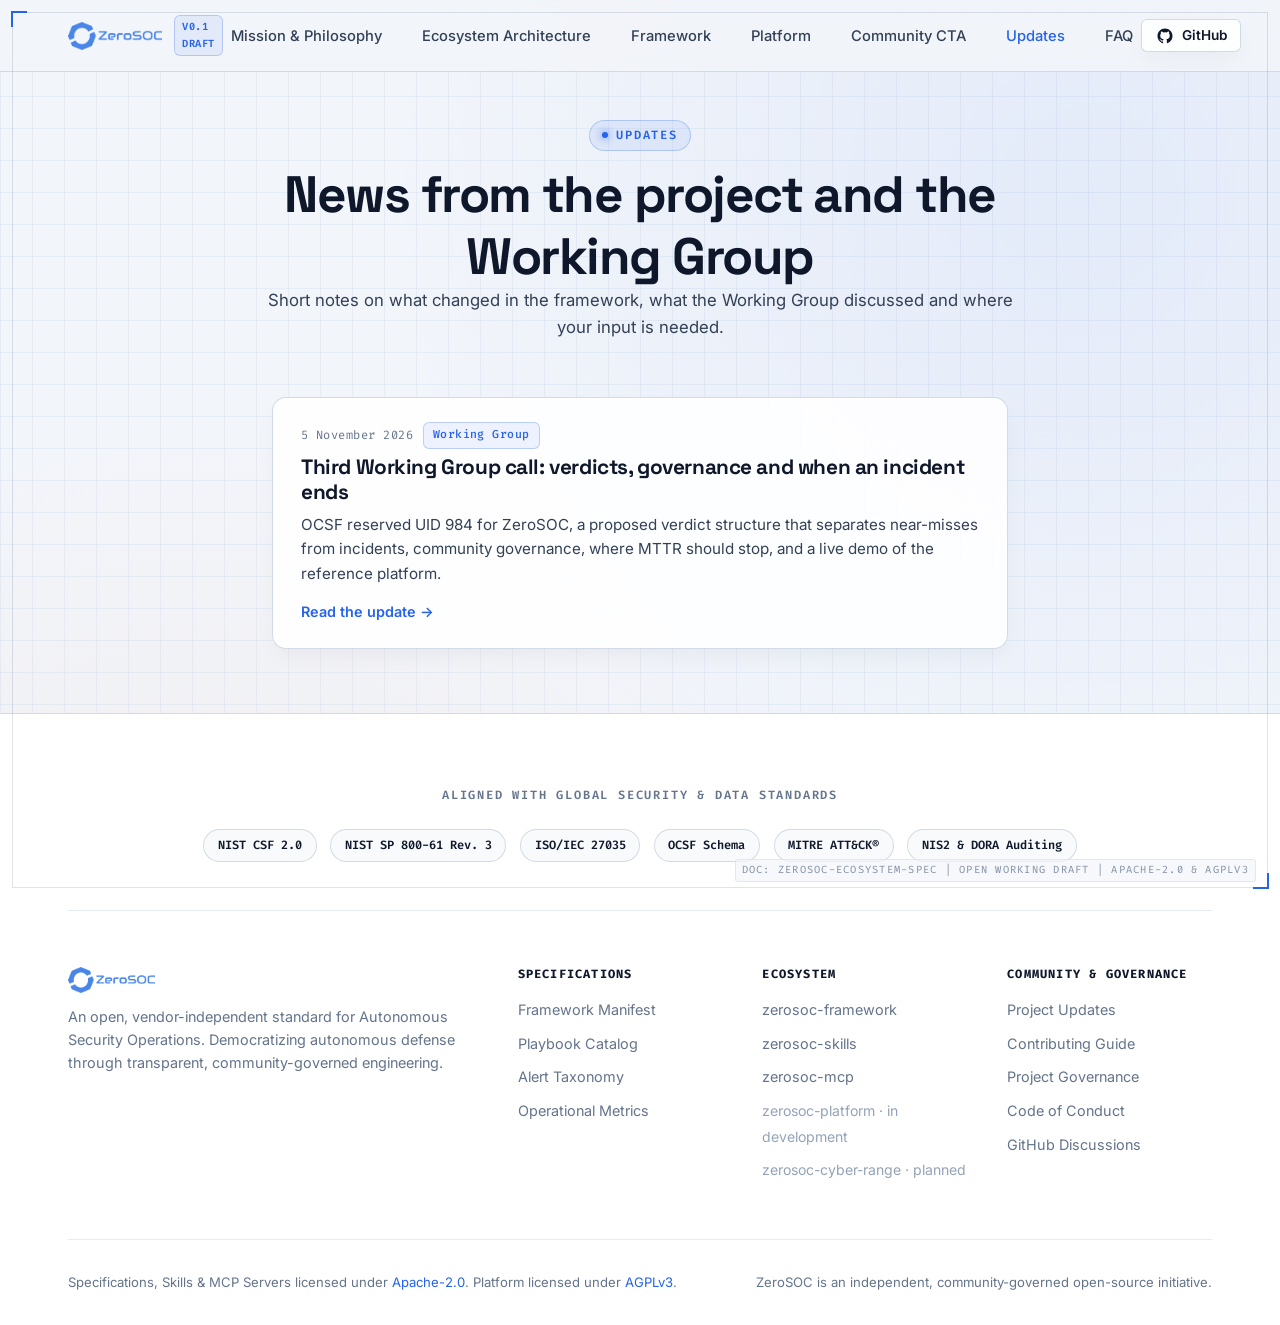
==== updates/index.html @ 88820d22 "docs: add an updates section with the third Working Group call recap Adds updates/ (post list and on" ====
<!doctype html>
<html lang="en">

<head>
  <meta charset="utf-8">
  <meta name="viewport" content="width=device-width, initial-scale=1">
  <title>Updates — ZeroSOC.org</title>
  <meta name="description" content="News from the ZeroSOC project and the ZeroSOC Working Group.">

  <!-- Open Graph / Meta -->
  <meta property="og:type" content="website">
  <meta property="og:title" content="Updates — ZeroSOC.org">
  <meta property="og:description" content="News from the ZeroSOC project and the ZeroSOC Working Group.">
  <meta property="og:url" content="https://zerosoc.org/updates/">

  <!-- Favicon -->
  <link rel="icon" type="image/svg+xml" href="../assets/favicon.svg">
  <link rel="icon" type="image/png" sizes="64x64" href="../assets/favicon.png">
  <link rel="alternate icon" href="../assets/favicon.ico">

  <!-- Stylesheets -->
  <link rel="stylesheet" href="../css/tokens.css">
  <link rel="stylesheet" href="../css/layout.css">
  <link rel="stylesheet" href="../css/components.css">
  <link rel="stylesheet" href="../css/updates.css">
</head>

<body>

  <!-- Blueprint Registration Frame & Stamp -->
  <div class="blueprint-frame" aria-hidden="true"></div>
  <div class="dwg-stamp" aria-hidden="true">DOC: ZEROSOC-ECOSYSTEM-SPEC | OPEN WORKING DRAFT | APACHE-2.0 &amp; AGPLv3</div>

  <!-- 1. HUD Navigation Header -->
  <header class="hud-header">
    <div class="container nav-container">
      <a href="../" class="nav-brand" aria-label="ZeroSOC.org Home">
        <img src="../assets/zerosoc_logo.png" alt="ZeroSOC Logo" class="brand-logo-img">
        <span class="brand-badge">v0.1 Draft</span>
      </a>

      <nav aria-label="Main Navigation">
        <ul class="nav-links">
          <li><a href="../#mission" class="nav-link">Mission &amp; Philosophy</a></li>
          <li><a href="../#ecosystem" class="nav-link">Ecosystem Architecture</a></li>
          <li><a href="../#framework" class="nav-link">Framework</a></li>
          <li><a href="../#platform" class="nav-link">Platform</a></li>
          <li><a href="../#cta" class="nav-link">Community CTA</a></li>
          <li><a href="./" class="nav-link active" aria-current="page">Updates</a></li>
          <li><a href="../#faq" class="nav-link">FAQ</a></li>
        </ul>
      </nav>

      <div class="nav-actions">
        <a href="https://github.com/ZeroSOC" target="_blank" rel="noopener noreferrer" class="btn btn-secondary btn-sm"
          aria-label="ZeroSOC on GitHub">
          <svg width="18" height="18" viewBox="0 0 24 24" fill="currentColor" aria-hidden="true">
            <path fill-rule="evenodd" clip-rule="evenodd"
              d="M12 2C6.477 2 2 6.484 2 12.017c0 4.425 2.865 8.18 6.839 9.504.5.092.682-.217.682-.483 0-.237-.008-.868-.013-1.703-2.782.605-3.369-1.343-3.369-1.343-.454-1.158-1.11-1.466-1.11-1.466-.908-.62.069-.608.069-.608 1.003.07 1.53 1.032 1.53 1.032.892 1.53 2.341 1.088 2.91.832.092-.647.35-1.088.636-1.338-2.22-.253-4.555-1.113-4.555-4.951 0-1.093.39-1.988 1.029-2.688-.103-.253-.446-1.272.098-2.65 0 0 .84-.27 2.75 1.026A9.564 9.564 0 0112 6.844c.85.004 1.705.115 2.504.337 1.909-1.296 2.747-1.027 2.747-1.027.546 1.379.202 2.398.1 2.651.64.7 1.028 1.595 1.028 2.688 0 3.848-2.339 4.695-4.566 4.943.359.309.678.92.678 1.855 0 1.338-.012 2.419-.012 2.747 0 .268.18.58.688.482A10.019 10.019 0 0022 12.017C22 6.484 17.522 2 12 2z" />
          </svg>
          <span>GitHub</span>
        </a>
        <button class="mobile-menu-toggle" aria-label="Toggle navigation menu" aria-expanded="false">
          <svg width="20" height="20" viewBox="0 0 24 24" fill="none" stroke="currentColor" stroke-width="2">
            <path d="M4 6h16M4 12h16M4 18h16" />
          </svg>
        </button>
      </div>
    </div>
  </header>

  <main class="updates-page">
    <div class="container">
      <div class="section-header">
        <div class="kicker">Updates</div>
        <h1>News from the project and the Working Group</h1>
        <p>Short notes on what changed in the framework, what the Working Group discussed and where your input is needed.</p>
      </div>

      <div class="updates-list">
        <a class="update-card" href="2026-11-05-third-working-group-call.html">
          <div class="update-meta">
            <time datetime="2026-11-05">5 November 2026</time>
            <span class="tag blue">Working Group</span>
          </div>
          <h2>Third Working Group call: verdicts, governance and when an incident ends</h2>
          <p>OCSF reserved UID 984 for ZeroSOC, a proposed verdict structure that separates near-misses from incidents,
            community governance, where MTTR should stop, and a live demo of the reference platform.</p>
          <span class="update-more">Read the update →</span>
        </a>
      </div>
    </div>
  </main>

  <footer class="site-footer">
    <div class="container">
      <!-- Standards Alignment Grid -->
      <div class="standards-section">
        <div class="standards-heading">Aligned with Global Security &amp; Data Standards</div>
        <div class="standards-badges">
          <span class="standards-pill">NIST CSF 2.0</span>
          <span class="standards-pill">NIST SP 800-61 Rev. 3</span>
          <span class="standards-pill">ISO/IEC 27035</span>
          <span class="standards-pill">OCSF Schema</span>
          <span class="standards-pill">MITRE ATT&amp;CK®</span>
          <span class="standards-pill">NIS2 &amp; DORA Auditing</span>
        </div>
      </div>

      <!-- Footer Links Grid -->
      <div class="footer-grid">
        <div class="footer-brand">
          <div style="display:flex; align-items:center; gap:0.6rem; margin-bottom:0.75rem;">
            <img src="../assets/zerosoc_logo.png" alt="ZeroSOC Logo" style="height:26px; width:auto;">
          </div>
          <p>
            An open, vendor-independent standard for Autonomous Security Operations. Democratizing autonomous defense
            through transparent, community-governed engineering.
          </p>
        </div>

        <div class="footer-col">
          <h5>Specifications</h5>
          <ul class="footer-links">
            <li><a href="https://github.com/ZeroSOC/zerosoc-framework/blob/main/01-Foundation/framework_manifest.md"
                target="_blank" rel="noopener noreferrer">Framework Manifest</a></li>
            <li><a href="https://github.com/ZeroSOC/zerosoc-framework/tree/main/04-Playbooks" target="_blank"
                rel="noopener noreferrer">Playbook Catalog</a></li>
            <li><a href="https://github.com/ZeroSOC/zerosoc-framework/blob/main/02-Taxonomy/alert_types.md"
                target="_blank" rel="noopener noreferrer">Alert Taxonomy</a></li>
            <li><a href="https://github.com/ZeroSOC/zerosoc-framework/blob/main/05-Metrics/operational_metrics.md"
                target="_blank" rel="noopener noreferrer">Operational Metrics</a></li>
          </ul>
        </div>

        <div class="footer-col">
          <h5>Ecosystem</h5>
          <ul class="footer-links">
            <li><a href="https://github.com/ZeroSOC/zerosoc-framework" target="_blank"
                rel="noopener noreferrer">zerosoc-framework</a></li>
            <li><a href="https://github.com/ZeroSOC/zerosoc-skills" target="_blank"
                rel="noopener noreferrer">zerosoc-skills</a></li>
            <li><a href="https://github.com/ZeroSOC/zerosoc-mcp" target="_blank"
                rel="noopener noreferrer">zerosoc-mcp</a></li>
            <li><span class="footer-muted">zerosoc-platform · in development</span></li>
            <li><span class="footer-muted">zerosoc-cyber-range · planned</span></li>
          </ul>
        </div>

        <div class="footer-col">
          <h5>Community &amp; Governance</h5>
          <ul class="footer-links">
            <li><a href="./">Project Updates</a></li>
            <li><a href="https://github.com/ZeroSOC/zerosoc-framework/blob/main/CONTRIBUTING.md" target="_blank"
                rel="noopener noreferrer">Contributing Guide</a></li>
            <li><a href="https://github.com/ZeroSOC/zerosoc-framework/blob/main/GOVERNANCE.md" target="_blank"
                rel="noopener noreferrer">Project Governance</a></li>
            <li><a href="https://github.com/ZeroSOC/zerosoc-framework/blob/main/CODE_OF_CONDUCT.md" target="_blank"
                rel="noopener noreferrer">Code of Conduct</a></li>
            <li><a href="https://github.com/ZeroSOC/zerosoc-framework/discussions" target="_blank"
                rel="noopener noreferrer">GitHub Discussions</a></li>
          </ul>
        </div>
      </div>

      <!-- Footer Bottom -->
      <div class="footer-bottom">
        <div>
          Specifications, Skills &amp; MCP Servers licensed under <a
            href="https://www.apache.org/licenses/LICENSE-2.0" target="_blank" rel="noopener noreferrer">Apache-2.0</a>.
          Platform licensed under <a href="https://www.gnu.org/licenses/agpl-3.0.html" target="_blank"
            rel="noopener noreferrer">AGPLv3</a>.
        </div>
        <div>
          ZeroSOC is an independent, community-governed open-source initiative.
        </div>
      </div>
    </div>
  </footer>

  <script src="../js/main.js"></script>
</body>

</html>
---- css/tokens.css ----
/**
 * ZeroSOC.org - Design Tokens
 * Light Blueprint Glass Box Theme
 * License: Apache-2.0
 */

@import url('https://fonts.googleapis.com/css2?family=Fira+Code:wght@400;500;600;700&family=Inter:wght@400;500;600;700;800&family=Space+Grotesk:wght@500;600;700;800&display=swap');

:root {
  /* Canvas & Grid */
  --bg-paper: #f2f5fa;
  --bg-paper-alt: #e9eef6;
  --grid-line: rgba(46, 109, 180, 0.065);
  --grid-size: 32px;

  /* Typography Colors */
  --ink-heading: #0f172a;
  --ink-body: #334155;
  --ink-muted: #64748b;
  --ink-light: #94a3b8;
  --ink-on-accent: #ffffff;

  /* Accent & Status Colors */
  --blue-primary: #2563eb;
  --blue-hover: #1d4ed8;
  --blue-soft: rgba(37, 99, 235, 0.08);
  --blue-border: rgba(37, 99, 235, 0.25);
  --blue-glow: rgba(37, 99, 235, 0.2);
  
  --orange-primary: #ea580c;
  --orange-hover: #c2410c;
  --orange-soft: rgba(234, 88, 12, 0.08);
  --orange-border: rgba(234, 88, 12, 0.3);
  --orange-glow: rgba(234, 88, 12, 0.2);

  --green-accent: #16a34a;
  --green-soft: rgba(22, 163, 74, 0.08);
  --green-border: rgba(22, 163, 74, 0.25);

  --purple-accent: #7c3aed;
  --purple-soft: rgba(124, 58, 237, 0.08);
  --purple-border: rgba(124, 58, 237, 0.25);

  /* Glassmorphism Surfaces */
  --glass-bg: rgba(255, 255, 255, 0.88);
  --glass-bg-subtle: rgba(255, 255, 255, 0.65);
  --glass-bg-elevated: rgba(255, 255, 255, 0.95);
  --glass-border: rgba(203, 213, 225, 0.85);
  --glass-border-subtle: rgba(226, 232, 240, 0.7);
  --glass-shadow: 0 10px 25px -5px rgba(15, 23, 42, 0.05), inset 0 1px 0 rgba(255, 255, 255, 0.95);
  --glass-shadow-hover: 0 18px 36px -6px rgba(37, 99, 235, 0.12), inset 0 1px 0 rgba(255, 255, 255, 1);

  /* Typography Stacks */
  --font-sans: 'Inter', system-ui, -apple-system, BlinkMacSystemFont, 'Segoe UI', Roboto, sans-serif;
  --font-display: 'Space Grotesk', system-ui, -apple-system, sans-serif;
  --font-mono: 'Fira Code', ui-monospace, SFMono-Regular, Menlo, Monaco, Consolas, monospace;

  /* Layout Constants */
  --max-width: 1200px;
  --header-height: 72px;
  --radius-sm: 6px;
  --radius-md: 10px;
  --radius-lg: 14px;
  --radius-pill: 9999px;

  /* Transitions */
  --transition-fast: 150ms cubic-bezier(0.4, 0, 0.2, 1);
  --transition-normal: 250ms cubic-bezier(0.4, 0, 0.2, 1);
}
---- css/layout.css ----
/**
 * ZeroSOC.org - Layout & Global Styles
 * License: Apache-2.0
 */

* {
  box-sizing: border-box;
  margin: 0;
  padding: 0;
}

html {
  scroll-behavior: smooth;
  font-size: 16px;
}

body {
  background-color: var(--bg-paper);
  background-image: 
    linear-gradient(var(--grid-line) 1px, transparent 1px),
    linear-gradient(90deg, var(--grid-line) 1px, transparent 1px),
    radial-gradient(circle at 85% 15%, rgba(37, 99, 235, 0.07), transparent 45%),
    radial-gradient(circle at 15% 85%, rgba(234, 88, 12, 0.05), transparent 45%);
  background-size: var(--grid-size) var(--grid-size), var(--grid-size) var(--grid-size), 100% 100%, 100% 100%;
  color: var(--ink-body);
  font-family: var(--font-sans);
  line-height: 1.6;
  min-height: 100vh;
  position: relative;
  overflow-x: hidden;
  -webkit-font-smoothing: antialiased;
  -moz-osx-font-smoothing: grayscale;
}

/* Blueprint Registration Frame */
.blueprint-frame {
  position: fixed;
  inset: 12px;
  border: 1px solid rgba(100, 116, 139, 0.2);
  pointer-events: none;
  z-index: 99;
}

.blueprint-frame::before,
.blueprint-frame::after {
  content: "";
  position: absolute;
  width: 14px;
  height: 14px;
  border: 2px solid var(--blue-primary);
}

.blueprint-frame::before {
  top: -2px;
  left: -2px;
  border-right: none;
  border-bottom: none;
}

.blueprint-frame::after {
  bottom: -2px;
  right: -2px;
  border-left: none;
  border-top: none;
}

.dwg-stamp {
  position: fixed;
  bottom: 18px;
  right: 24px;
  font-family: var(--font-mono);
  font-size: 0.65rem;
  color: var(--ink-muted);
  letter-spacing: 0.12em;
  text-transform: uppercase;
  z-index: 100;
  pointer-events: none;
  opacity: 0.8;
  background: rgba(242, 245, 250, 0.85);
  padding: 2px 6px;
  border-radius: 3px;
  border: 1px solid rgba(203, 213, 225, 0.6);
}

/* Container & Sections */
.container {
  width: 100%;
  max-width: var(--max-width);
  margin: 0 auto;
  padding: 0 1.75rem;
}

section {
  padding: 5rem 0;
  position: relative;
}

section.hero {
  padding-top: calc(var(--header-height) + 3.5rem);
  padding-bottom: 4rem;
}

.section-header {
  text-align: center;
  max-width: 48rem;
  margin: 0 auto 3.5rem;
}

.section-header.text-left {
  text-align: left;
  margin-left: 0;
}

/* Typography Base */
h1, h2, h3, h4, h5, h6 {
  font-family: var(--font-display);
  color: var(--ink-heading);
  line-height: 1.2;
  font-weight: 700;
}

h1 {
  font-size: clamp(2.2rem, 4vw, 3.4rem);
  letter-spacing: -0.03em;
  font-weight: 800;
}

h2 {
  font-size: clamp(1.75rem, 3vw, 2.4rem);
  letter-spacing: -0.02em;
  margin-bottom: 0.8rem;
}

h3 {
  font-size: 1.35rem;
  margin-bottom: 0.5rem;
}

p {
  color: var(--ink-body);
  font-size: 1.05rem;
}

p.lead {
  font-size: 1.2rem;
  color: var(--ink-body);
  line-height: 1.6;
}

a {
  color: var(--blue-primary);
  text-decoration: none;
  transition: color var(--transition-fast);
}

a:hover {
  color: var(--blue-hover);
}

/* Kicker Badge */
.kicker {
  font-family: var(--font-mono);
  font-size: 0.75rem;
  font-weight: 600;
  text-transform: uppercase;
  letter-spacing: 0.15em;
  color: var(--blue-primary);
  display: inline-flex;
  align-items: center;
  gap: 0.5rem;
  margin-bottom: 0.85rem;
  background: var(--blue-soft);
  padding: 0.3rem 0.75rem;
  border-radius: var(--radius-pill);
  border: 1px solid var(--blue-border);
}

.kicker.orange {
  color: var(--orange-primary);
  background: var(--orange-soft);
  border-color: var(--orange-border);
}

.kicker::before {
  content: "";
  display: inline-block;
  width: 6px;
  height: 6px;
  border-radius: 50%;
  background: currentColor;
  box-shadow: 0 0 8px currentColor;
}

/* Grids */
.grid-2 {
  display: grid;
  grid-template-columns: repeat(2, 1fr);
  gap: 1.75rem;
}

.grid-3 {
  display: grid;
  grid-template-columns: repeat(3, 1fr);
  gap: 1.75rem;
}

.grid-4 {
  display: grid;
  grid-template-columns: repeat(4, 1fr);
  gap: 1.5rem;
}

@media (max-width: 1024px) {
  .grid-4 {
    grid-template-columns: repeat(2, 1fr);
  }
  .grid-3 {
    grid-template-columns: repeat(2, 1fr);
  }
}

@media (max-width: 768px) {
  .blueprint-frame,
  .dwg-stamp {
    display: none;
  }
  
  .container {
    padding: 0 1.25rem;
  }
  
  section {
    padding: 3.5rem 0;
  }
  
  section.hero {
    padding-top: calc(var(--header-height) + 2rem);
  }
  
  .grid-2,
  .grid-3,
  .grid-4 {
    grid-template-columns: 1fr;
    gap: 1.25rem;
  }
}
---- css/components.css ----
/**
 * ZeroSOC.org - UI Component Styles
 * Light Blueprint Glass Box Aesthetic
 * License: Apache-2.0
 */

/* ==========================================================================
   1. HUD Header & Navigation
   ========================================================================== */
.hud-header {
  position: fixed;
  top: 0;
  left: 0;
  right: 0;
  height: var(--header-height);
  background: rgba(242, 245, 250, 0.85);
  backdrop-filter: blur(16px);
  -webkit-backdrop-filter: blur(16px);
  border-bottom: 1px solid var(--glass-border);
  z-index: 90;
  transition: all var(--transition-normal);
}

.hud-header.scrolled {
  background: rgba(255, 255, 255, 0.92);
  box-shadow: 0 4px 20px -2px rgba(15, 23, 42, 0.08);
}

.nav-container {
  display: flex;
  align-items: center;
  justify-content: space-between;
  height: 100%;
}

.nav-brand {
  display: flex;
  align-items: center;
  gap: 0.75rem;
  font-family: var(--font-display);
  font-size: 1.25rem;
  font-weight: 800;
  color: var(--ink-heading);
  text-decoration: none;
}

.brand-logo-img {
  height: 28px;
  width: auto;
  display: block;
}

.nav-brand:hover {
  opacity: 0.9;
}

.brand-badge {
  font-family: var(--font-mono);
  font-size: 0.65rem;
  font-weight: 600;
  padding: 0.15rem 0.45rem;
  background: var(--blue-soft);
  color: var(--blue-primary);
  border: 1px solid var(--blue-border);
  border-radius: var(--radius-sm);
  letter-spacing: 0.05em;
  text-transform: uppercase;
}

.nav-links {
  display: flex;
  align-items: center;
  gap: 1.5rem;
  list-style: none;
}

.nav-link {
  font-size: 0.92rem;
  font-weight: 500;
  color: var(--ink-body);
  text-decoration: none;
  transition: color var(--transition-fast);
  padding: 0.35rem 0.5rem;
  white-space: nowrap;
}

.nav-link:hover {
  color: var(--blue-primary);
}

.nav-actions {
  display: flex;
  align-items: center;
  gap: 0.85rem;
}

.mobile-menu-toggle {
  display: none;
  background: none;
  border: 1px solid var(--glass-border);
  padding: 0.5rem;
  border-radius: var(--radius-sm);
  color: var(--ink-heading);
  cursor: pointer;
}

/* ==========================================================================
   2. Buttons & Badges
   ========================================================================== */
.btn {
  display: inline-flex;
  align-items: center;
  justify-content: center;
  gap: 0.5rem;
  font-family: var(--font-sans);
  font-size: 0.95rem;
  font-weight: 600;
  padding: 0.65rem 1.35rem;
  border-radius: var(--radius-md);
  text-decoration: none;
  cursor: pointer;
  transition: all var(--transition-fast);
  border: 1px solid transparent;
  line-height: 1.4;
}

.btn-primary {
  background: var(--blue-primary);
  color: var(--ink-on-accent);
  box-shadow: 0 4px 14px 0 rgba(37, 99, 235, 0.25);
}

.btn-primary:hover {
  background: var(--blue-hover);
  color: var(--ink-on-accent);
  transform: translateY(-1px);
  box-shadow: 0 6px 18px 0 rgba(37, 99, 235, 0.35);
}

.btn-secondary {
  background: var(--glass-bg);
  color: var(--ink-heading);
  border-color: var(--glass-border);
  box-shadow: var(--glass-shadow);
}

.btn-secondary:hover {
  background: #ffffff;
  color: var(--blue-primary);
  border-color: var(--blue-primary);
  transform: translateY(-1px);
}

.btn-outline {
  background: transparent;
  color: var(--blue-primary);
  border-color: var(--blue-border);
}

.btn-outline:hover {
  background: var(--blue-soft);
  color: var(--blue-hover);
  border-color: var(--blue-primary);
}

.btn-sm {
  font-size: 0.85rem;
  padding: 0.4rem 0.85rem;
  border-radius: var(--radius-sm);
}

.tag {
  display: inline-flex;
  align-items: center;
  gap: 0.35rem;
  font-family: var(--font-mono);
  font-size: 0.72rem;
  font-weight: 500;
  padding: 0.2rem 0.55rem;
  border-radius: var(--radius-sm);
  background: rgba(241, 245, 249, 0.9);
  color: var(--ink-body);
  border: 1px solid var(--glass-border);
}

.tag.blue {
  background: var(--blue-soft);
  color: var(--blue-primary);
  border-color: var(--blue-border);
}

.tag.orange {
  background: var(--orange-soft);
  color: var(--orange-primary);
  border-color: var(--orange-border);
}

.tag.green {
  background: var(--green-soft);
  color: var(--green-accent);
  border-color: var(--green-border);
}

/* ==========================================================================
   3. Glass Cards
   ========================================================================== */
.glass-card {
  background: var(--glass-bg);
  backdrop-filter: blur(16px);
  -webkit-backdrop-filter: blur(16px);
  border: 1px solid var(--glass-border);
  border-radius: var(--radius-md);
  padding: 1.75rem;
  box-shadow: var(--glass-shadow);
  transition: all var(--transition-normal);
  position: relative;
  overflow: hidden;
}

.glass-card:hover {
  box-shadow: var(--glass-shadow-hover);
  border-color: rgba(37, 99, 235, 0.4);
}

.glass-card.card-blue-top {
  border-top: 3px solid var(--blue-primary);
}

.glass-card.card-orange-top {
  border-top: 3px solid var(--orange-primary);
}

.glass-card.highlight {
  background: linear-gradient(135deg, rgba(234, 88, 12, 0.08) 0%, rgba(37, 99, 235, 0.06) 100%), rgba(255, 255, 255, 0.95);
  border: 1.5px solid rgba(234, 88, 12, 0.4);
  box-shadow: 0 12px 28px -5px rgba(234, 88, 12, 0.12), inset 0 1px 0 rgba(255, 255, 255, 0.95);
}

.glass-card.highlight::before {
  content: "";
  position: absolute;
  top: 0;
  left: 0;
  right: 0;
  height: 3px;
  background: linear-gradient(90deg, #ea580c 0%, #2563eb 100%);
  z-index: 2;
}

/* ==========================================================================
   4. Hero Section & Community Draft Callout
   ========================================================================== */
.hero-content {
  text-align: center;
  max-width: 56rem;
  margin: 0 auto 3rem;
}

.hero-title {
  margin: 1rem 0 1.25rem;
}

.hero-subtitle {
  font-size: 1.25rem;
  color: var(--ink-body);
  margin-bottom: 2rem;
  line-height: 1.6;
}

.hero-actions {
  display: flex;
  align-items: center;
  justify-content: center;
  gap: 1rem;
  margin-bottom: 2.5rem;
  flex-wrap: wrap;
}

.hero-meta-tags {
  display: flex;
  align-items: center;
  justify-content: center;
  gap: 0.75rem;
  flex-wrap: wrap;
  margin-bottom: 3rem;
}

.draft-callout-card {
  background: linear-gradient(135deg, rgba(37, 99, 235, 0.06) 0%, rgba(255, 255, 255, 0.95) 100%);
  border: 1px solid var(--blue-border);
  border-left: 4px solid var(--blue-primary);
  border-radius: var(--radius-md);
  padding: 1.5rem 2rem;
  box-shadow: var(--glass-shadow);
  display: flex;
  align-items: flex-start;
  gap: 1.25rem;
  text-align: left;
  max-width: 54rem;
  margin: 0 auto;
}

.draft-icon {
  flex-shrink: 0;
  width: 36px;
  height: 36px;
  background: var(--blue-soft);
  color: var(--blue-primary);
  border-radius: 50%;
  display: flex;
  align-items: center;
  justify-content: center;
  margin-top: 0.2rem;
}

.draft-text h4 {
  font-size: 1.05rem;
  color: var(--ink-heading);
  margin-bottom: 0.35rem;
}

.draft-text p {
  font-size: 0.95rem;
  color: var(--ink-body);
  line-height: 1.5;
  margin: 0;
}

/* ==========================================================================
   5. Interactive Lifecycle & Gates Explorer
   ========================================================================== */
.pipeline-explorer {
  background: var(--glass-bg-elevated);
  border: 1px solid var(--glass-border);
  border-radius: var(--radius-lg);
  padding: 2.25rem;
  box-shadow: var(--glass-shadow);
  margin-top: 2rem;
}

.pipeline-diagram {
  display: grid;
  grid-template-columns: repeat(4, 1fr);
  gap: 1rem;
  position: relative;
  margin-bottom: 2rem;
}

.pipeline-node {
  background: rgba(248, 250, 252, 0.9);
  border: 1.5px solid var(--glass-border);
  border-radius: var(--radius-md);
  padding: 1.25rem;
  cursor: pointer;
  transition: all var(--transition-normal);
  position: relative;
  text-align: left;
}

.pipeline-node:hover,
.pipeline-node.active {
  background: #ffffff;
  border-color: var(--blue-primary);
  box-shadow: 0 8px 20px -4px rgba(37, 99, 235, 0.15);
  transform: translateY(-2px);
}

.pipeline-node.active {
  border-left: 4px solid var(--blue-primary);
}

.node-phase-tag {
  font-family: var(--font-mono);
  font-size: 0.68rem;
  font-weight: 600;
  color: var(--blue-primary);
  text-transform: uppercase;
  letter-spacing: 0.1em;
  margin-bottom: 0.35rem;
  display: block;
}

.node-title {
  font-family: var(--font-display);
  font-size: 1.05rem;
  font-weight: 700;
  color: var(--ink-heading);
  margin-bottom: 0.5rem;
}

.gate-badge {
  display: inline-flex;
  align-items: center;
  gap: 0.35rem;
  font-family: var(--font-mono);
  font-size: 0.7rem;
  font-weight: 600;
  background: var(--orange-soft);
  color: var(--orange-primary);
  padding: 0.15rem 0.5rem;
  border-radius: var(--radius-sm);
  border: 1px solid var(--orange-border);
}

.pipeline-inspector {
  background: rgba(241, 245, 249, 0.6);
  border: 1px solid var(--glass-border);
  border-radius: var(--radius-md);
  padding: 1.5rem;
}

.inspector-header {
  display: flex;
  align-items: center;
  justify-content: space-between;
  margin-bottom: 1.25rem;
  padding-bottom: 0.85rem;
  border-bottom: 1px solid var(--glass-border);
  flex-wrap: wrap;
  gap: 0.75rem;
}

.inspector-title-group h3 {
  font-size: 1.2rem;
  margin: 0;
}

.inspector-grid {
  display: grid;
  grid-template-columns: repeat(3, 1fr);
  gap: 1.25rem;
}

.inspector-block {
  background: #ffffff;
  border: 1px solid var(--glass-border);
  border-radius: var(--radius-sm);
  padding: 1rem;
}

.inspector-block h5 {
  font-family: var(--font-mono);
  font-size: 0.72rem;
  text-transform: uppercase;
  color: var(--ink-muted);
  letter-spacing: 0.1em;
  margin-bottom: 0.5rem;
}

.inspector-block p {
  font-size: 0.9rem;
  color: var(--ink-body);
  margin: 0;
  line-height: 1.5;
}

.inspector-block ul {
  list-style: none;
  padding: 0;
  margin: 0;
}

.inspector-block li {
  font-size: 0.88rem;
  color: var(--ink-body);
  margin-bottom: 0.35rem;
  display: flex;
  align-items: center;
  gap: 0.4rem;
}

.inspector-block li::before {
  content: "→";
  color: var(--blue-primary);
  font-weight: bold;
}

/* ==========================================================================
   6. Open Repositories Matrix
   ========================================================================== */
.repo-card {
  background: var(--glass-bg);
  border: 1px solid var(--glass-border);
  border-radius: var(--radius-md);
  padding: 1.75rem;
  box-shadow: var(--glass-shadow);
  display: flex;
  flex-direction: column;
  justify-content: space-between;
  transition: all var(--transition-normal);
  text-decoration: none;
  color: inherit;
}

.repo-card:hover {
  background: #ffffff;
  border-color: var(--blue-primary);
  box-shadow: var(--glass-shadow-hover);
  transform: translateY(-3px);
}

.repo-header {
  display: flex;
  align-items: flex-start;
  justify-content: space-between;
  margin-bottom: 1rem;
}

.repo-name {
  font-family: var(--font-mono);
  font-size: 1.15rem;
  font-weight: 700;
  color: var(--ink-heading);
  display: flex;
  align-items: center;
  gap: 0.5rem;
}

.repo-card:hover .repo-name {
  color: var(--blue-primary);
}

.repo-desc {
  font-size: 0.95rem;
  color: var(--ink-body);
  line-height: 1.55;
  margin-bottom: 1.5rem;
}

.repo-footer {
  display: flex;
  align-items: center;
  justify-content: space-between;
  border-top: 1px solid rgba(226, 232, 240, 0.8);
  padding-top: 1rem;
}

.repo-tags {
  display: flex;
  align-items: center;
  gap: 0.4rem;
  flex-wrap: wrap;
}

.repo-action-icon {
  color: var(--blue-primary);
  transition: transform var(--transition-fast);
}

.repo-card:hover .repo-action-icon {
  transform: translateX(4px);
}

/* ==========================================================================
   7. Practitioner Adoption Roadmap
   ========================================================================== */
.roadmap-grid {
  display: grid;
  grid-template-columns: repeat(4, 1fr);
  gap: 1.25rem;
}

.roadmap-card {
  background: var(--glass-bg);
  border: 1px solid var(--glass-border);
  border-radius: var(--radius-md);
  padding: 1.5rem;
  box-shadow: var(--glass-shadow);
  position: relative;
  display: flex;
  flex-direction: column;
}

.roadmap-step-num {
  font-family: var(--font-display);
  font-size: 2.2rem;
  font-weight: 800;
  color: rgba(37, 99, 235, 0.2);
  line-height: 1;
  margin-bottom: 0.75rem;
}

.roadmap-card h4 {
  font-size: 1.1rem;
  color: var(--ink-heading);
  margin-bottom: 0.5rem;
}

.roadmap-card p {
  font-size: 0.9rem;
  color: var(--ink-body);
  line-height: 1.5;
  margin-bottom: 1rem;
  flex-grow: 1;
}

.roadmap-link {
  font-family: var(--font-mono);
  font-size: 0.78rem;
  font-weight: 600;
  color: var(--blue-primary);
  display: inline-flex;
  align-items: center;
  gap: 0.35rem;
}

.roadmap-link:hover {
  text-decoration: underline;
}

/* ==========================================================================
   8. FAQ Accordion
   ========================================================================== */
.faq-container {
  max-width: 52rem;
  margin: 0 auto;
}

.faq-item {
  background: var(--glass-bg);
  border: 1px solid var(--glass-border);
  border-radius: var(--radius-md);
  margin-bottom: 1rem;
  overflow: hidden;
  box-shadow: var(--glass-shadow);
  transition: border-color var(--transition-fast);
}

.faq-item.active {
  border-color: var(--blue-border);
}

.faq-trigger {
  width: 100%;
  padding: 1.35rem 1.5rem;
  background: none;
  border: none;
  display: flex;
  align-items: center;
  justify-content: space-between;
  text-align: left;
  cursor: pointer;
  font-family: var(--font-display);
  font-size: 1.1rem;
  font-weight: 700;
  color: var(--ink-heading);
  gap: 1rem;
}

.faq-trigger:hover {
  color: var(--blue-primary);
}

.faq-icon {
  flex-shrink: 0;
  width: 20px;
  height: 20px;
  color: var(--blue-primary);
  transition: transform var(--transition-fast);
}

.faq-item.active .faq-icon {
  transform: rotate(180deg);
}

.faq-content {
  max-height: 0;
  overflow: hidden;
  transition: max-height 0.3s cubic-bezier(0, 1, 0, 1);
}

.faq-item.active .faq-content {
  max-height: 1000px;
  transition: max-height 0.3s ease-in-out;
}

.faq-body {
  padding: 0 1.5rem 1.5rem;
  font-size: 0.96rem;
  color: var(--ink-body);
  line-height: 1.65;
  border-top: 1px solid rgba(226, 232, 240, 0.7);
  padding-top: 1rem;
}

.faq-body p {
  margin-bottom: 0.75rem;
}

.faq-body p:last-child {
  margin-bottom: 0;
}

/* ==========================================================================
   9. Footer & Standards Alignment
   ========================================================================== */
.site-footer {
  background: #ffffff;
  border-top: 1px solid var(--glass-border);
  padding: 4.5rem 0 2rem;
  margin-top: 4rem;
}

.standards-section {
  text-align: center;
  margin-bottom: 3.5rem;
  padding-bottom: 3rem;
  border-bottom: 1px solid rgba(226, 232, 240, 0.8);
}

.standards-heading {
  font-family: var(--font-mono);
  font-size: 0.75rem;
  font-weight: 600;
  text-transform: uppercase;
  letter-spacing: 0.15em;
  color: var(--ink-muted);
  margin-bottom: 1.5rem;
}

.standards-badges {
  display: flex;
  align-items: center;
  justify-content: center;
  gap: 0.85rem;
  flex-wrap: wrap;
}

.standards-pill {
  font-family: var(--font-mono);
  font-size: 0.75rem;
  font-weight: 600;
  padding: 0.35rem 0.85rem;
  background: rgba(248, 250, 252, 0.95);
  border: 1px solid var(--glass-border);
  border-radius: var(--radius-pill);
  color: var(--ink-heading);
}

.footer-grid {
  display: grid;
  grid-template-columns: 2fr 1fr 1fr 1fr;
  gap: 2.5rem;
  margin-bottom: 3rem;
}

.footer-brand h4 {
  font-size: 1.25rem;
  margin-bottom: 0.75rem;
}

.footer-brand p {
  font-size: 0.9rem;
  color: var(--ink-muted);
  line-height: 1.6;
}

.footer-col h5 {
  font-family: var(--font-mono);
  font-size: 0.75rem;
  text-transform: uppercase;
  letter-spacing: 0.1em;
  color: var(--ink-heading);
  margin-bottom: 1rem;
}

.footer-links {
  list-style: none;
  padding: 0;
  margin: 0;
}

.footer-links li {
  margin-bottom: 0.5rem;
}

.footer-links a {
  font-size: 0.9rem;
  color: var(--ink-muted);
  text-decoration: none;
  transition: color var(--transition-fast);
}

.footer-links a:hover {
  color: var(--blue-primary);
}

.footer-bottom {
  display: flex;
  align-items: center;
  justify-content: space-between;
  border-top: 1px solid rgba(226, 232, 240, 0.8);
  padding-top: 2rem;
  font-size: 0.82rem;
  color: var(--ink-muted);
  flex-wrap: wrap;
  gap: 1rem;
}

/* ==========================================================================
   10. Mission & Strategic Pillars Grid
   ========================================================================== */
.whys-grid {
  display: grid;
  grid-template-columns: repeat(4, 1fr);
  gap: 1.5rem;
  margin-top: 2.5rem;
}

.whys-card {
  background: var(--glass-bg);
  border: 1px solid var(--glass-border);
  border-top: 3px solid var(--blue-primary);
  border-radius: var(--radius-md);
  padding: 1.75rem 1.5rem;
  box-shadow: var(--glass-shadow);
  display: flex;
  flex-direction: column;
  transition: all var(--transition-normal);
  position: relative;
}

.whys-card:hover {
  transform: translateY(-3px);
  box-shadow: var(--glass-shadow-hover);
  border-color: var(--blue-border);
}

.whys-card.highlight {
  border-top-color: var(--orange-primary);
  background: linear-gradient(180deg, rgba(234, 88, 12, 0.03) 0%, rgba(255, 255, 255, 0.95) 100%);
}

.whys-kicker {
  font-family: var(--font-mono);
  font-size: 0.72rem;
  font-weight: 700;
  text-transform: uppercase;
  letter-spacing: 0.1em;
  color: var(--blue-primary);
  margin-bottom: 0.6rem;
}

.whys-card.highlight .whys-kicker {
  color: var(--orange-primary);
}

.whys-card h3 {
  font-size: 1.15rem;
  font-weight: 700;
  color: var(--ink-heading);
  margin-bottom: 0.75rem;
  line-height: 1.35;
}

.whys-card p {
  font-size: 0.92rem;
  color: var(--ink-body);
  line-height: 1.55;
  margin: 0;
  flex-grow: 1;
}

/* ==========================================================================
   11. Ecosystem Architecture & Flow
   ========================================================================== */
.ecosystem-flow-container {
  background: var(--glass-bg-elevated);
  border: 1px solid var(--glass-border);
  border-radius: var(--radius-lg);
  padding: 2rem;
  margin: 2.5rem 0 3rem 0;
  box-shadow: var(--glass-shadow);
}

.ecosystem-flow-title {
  font-family: var(--font-mono);
  font-size: 0.75rem;
  font-weight: 700;
  text-transform: uppercase;
  letter-spacing: 0.12em;
  color: var(--ink-muted);
  text-align: center;
  margin-bottom: 1.5rem;
}

.ecosystem-flow-bar {
  display: flex;
  align-items: center;
  justify-content: space-between;
  gap: 0.5rem;
  flex-wrap: wrap;
}

.flow-step-node {
  flex: 1;
  min-width: 170px;
  background: rgba(248, 250, 252, 0.95);
  border: 1px solid var(--glass-border);
  border-radius: var(--radius-md);
  padding: 1rem 1.15rem;
  text-align: center;
  transition: all var(--transition-fast);
}

.flow-step-node:hover {
  border-color: var(--blue-primary);
  background: #ffffff;
  transform: translateY(-2px);
  box-shadow: 0 6px 16px rgba(37, 99, 235, 0.08);
}

.flow-step-num {
  font-family: var(--font-mono);
  font-size: 0.68rem;
  font-weight: 700;
  color: var(--blue-primary);
  text-transform: uppercase;
  letter-spacing: 0.08em;
  margin-bottom: 0.25rem;
}

.flow-step-name {
  font-size: 0.95rem;
  font-weight: 700;
  color: var(--ink-heading);
  margin-bottom: 0.2rem;
}

.flow-step-role {
  font-size: 0.78rem;
  color: var(--ink-muted);
  font-family: var(--font-mono);
}

.flow-step-arrow {
  color: var(--ink-light);
  font-size: 1.25rem;
  font-weight: bold;
  user-select: none;
}

.ecosystem-workstreams-grid {
  display: grid;
  grid-template-columns: repeat(3, 1fr);
  gap: 1.5rem;
}

.workstream-card {
  background: var(--glass-bg);
  border: 1px solid var(--glass-border);
  border-radius: var(--radius-md);
  padding: 1.75rem;
  box-shadow: var(--glass-shadow);
  display: flex;
  flex-direction: column;
  justify-content: space-between;
  text-decoration: none;
  color: inherit;
  transition: all var(--transition-normal);
}

.workstream-card:hover {
  transform: translateY(-3px);
  box-shadow: var(--glass-shadow-hover);
  border-color: var(--blue-border);
  background: #ffffff;
}

.workstream-card-header {
  display: flex;
  align-items: flex-start;
  justify-content: space-between;
  gap: 0.75rem;
  margin-bottom: 0.85rem;
}

.workstream-title-group {
  display: flex;
  align-items: center;
  gap: 0.6rem;
}

.workstream-title {
  font-family: var(--font-mono);
  font-size: 1.05rem;
  font-weight: 700;
  color: var(--ink-heading);
}

.workstream-desc {
  font-size: 0.92rem;
  color: var(--ink-body);
  line-height: 1.55;
  margin-bottom: 1.25rem;
}

.workstream-footer {
  display: flex;
  align-items: center;
  justify-content: space-between;
  border-top: 1px solid var(--glass-border-subtle);
  padding-top: 1rem;
  margin-top: auto;
}

.tag-agpl {
  background: rgba(124, 58, 237, 0.08);
  color: #7c3aed;
  border-color: rgba(124, 58, 237, 0.3);
}

/* ==========================================================================
   12. Framework Infographic Container
   ========================================================================== */
.infographic-wrapper {
  background: #090e17;
  border: 1px solid rgba(100, 116, 139, 0.3);
  border-radius: var(--radius-lg);
  padding: 1.5rem;
  margin: 2rem 0 3rem 0;
  box-shadow: 0 16px 36px -4px rgba(15, 23, 42, 0.25);
  position: relative;
  overflow: hidden;
}

.infographic-img {
  width: 100%;
  height: auto;
  display: block;
  border-radius: var(--radius-md);
}

.infographic-caption {
  font-family: var(--font-mono);
  font-size: 0.75rem;
  color: #94a3b8;
  text-align: center;
  margin-top: 1rem;
  letter-spacing: 0.05em;
}

/* ==========================================================================
   13. Platform Screenshots Showcase
   ========================================================================== */
.platform-showcase {
  margin-top: 2.5rem;
}

.screenshot-grid {
  display: grid;
  grid-template-columns: repeat(2, 1fr);
  gap: 2rem;
  margin-top: 2rem;
}

.screenshot-card {
  background: var(--glass-bg-elevated);
  border: 1px solid var(--glass-border);
  border-radius: var(--radius-lg);
  padding: 1.25rem;
  box-shadow: var(--glass-shadow);
  display: flex;
  flex-direction: column;
  transition: all var(--transition-normal);
}

.screenshot-card:hover {
  box-shadow: var(--glass-shadow-hover);
  border-color: var(--blue-border);
  transform: translateY(-2px);
}

.screenshot-img-frame {
  background: #0f172a;
  border-radius: var(--radius-md);
  overflow: hidden;
  border: 1px solid rgba(203, 213, 225, 0.8);
  margin-bottom: 1.25rem;
}

.screenshot-img-frame img {
  width: 100%;
  height: auto;
  display: block;
  transition: transform var(--transition-normal);
}

.screenshot-card:hover .screenshot-img-frame img {
  transform: scale(1.015);
}

.screenshot-info h4 {
  font-size: 1.1rem;
  font-weight: 700;
  color: var(--ink-heading);
  margin-bottom: 0.4rem;
}

.screenshot-info p {
  font-size: 0.9rem;
  color: var(--ink-body);
  line-height: 1.5;
  margin: 0;
}

/* ==========================================================================
   14. September 2026 Community Call to Action
   ========================================================================== */
.cta-section {
  padding: 5rem 0;
  background: linear-gradient(180deg, transparent 0%, rgba(37, 99, 235, 0.04) 50%, transparent 100%);
}

.cta-banner-card {
  background: linear-gradient(135deg, rgba(255, 255, 255, 0.96) 0%, rgba(240, 246, 255, 0.92) 100%);
  border: 1.5px solid var(--blue-border);
  border-radius: var(--radius-lg);
  padding: 3.5rem 3rem;
  box-shadow: 0 20px 40px -10px rgba(37, 99, 235, 0.15), var(--glass-shadow);
  position: relative;
  overflow: hidden;
}

.cta-banner-card::before {
  content: "";
  position: absolute;
  top: 0;
  left: 0;
  width: 100%;
  height: 5px;
  background: linear-gradient(90deg, var(--blue-primary) 0%, var(--orange-primary) 100%);
}

.cta-banner-header {
  text-align: center;
  max-width: 48rem;
  margin: 0 auto 2.5rem auto;
}

.cta-date-badge {
  display: inline-flex;
  align-items: center;
  gap: 0.5rem;
  font-family: var(--font-mono);
  font-size: 0.8rem;
  font-weight: 700;
  color: var(--orange-primary);
  background: var(--orange-soft);
  border: 1px solid var(--orange-border);
  padding: 0.35rem 0.9rem;
  border-radius: var(--radius-pill);
  text-transform: uppercase;
  letter-spacing: 0.1em;
  margin-bottom: 1.25rem;
}

.cta-banner-header h2 {
  font-size: 2.25rem;
  margin-bottom: 1rem;
}

.cta-banner-header p {
  font-size: 1.05rem;
  color: var(--ink-body);
  line-height: 1.6;
}

.cta-tracks-grid {
  display: grid;
  grid-template-columns: repeat(3, 1fr);
  gap: 1.5rem;
  margin-bottom: 2.5rem;
}

.cta-track-card {
  background: rgba(255, 255, 255, 0.9);
  border: 1px solid var(--glass-border);
  border-radius: var(--radius-md);
  padding: 1.5rem;
}

.cta-track-card h5 {
  font-size: 1rem;
  font-weight: 700;
  color: var(--ink-heading);
  margin-bottom: 0.5rem;
  display: flex;
  align-items: center;
  gap: 0.5rem;
}

.cta-track-card p {
  font-size: 0.88rem;
  color: var(--ink-muted);
  line-height: 1.5;
  margin: 0;
}

.cta-channels-bar {
  display: flex;
  align-items: center;
  justify-content: center;
  gap: 1.25rem;
  flex-wrap: wrap;
  padding-top: 1.5rem;
  border-top: 1px solid var(--glass-border-subtle);
}

.cta-channel-badge {
  display: inline-flex;
  align-items: center;
  gap: 0.5rem;
  font-size: 0.9rem;
  font-weight: 600;
  color: var(--ink-heading);
}

.cta-channel-badge span {
  font-family: var(--font-mono);
  font-size: 0.75rem;
  color: var(--blue-primary);
  background: var(--blue-soft);
  padding: 0.2rem 0.5rem;
  border-radius: var(--radius-sm);
  border: 1px solid var(--blue-border);
}

/* ==========================================================================
   15. Responsive Adjustments
   ========================================================================== */
@media (max-width: 1024px) {
  .whys-grid {
    grid-template-columns: repeat(2, 1fr);
  }
  .ecosystem-workstreams-grid {
    grid-template-columns: repeat(2, 1fr);
  }
  .screenshot-grid {
    grid-template-columns: 1fr;
  }
  .cta-tracks-grid {
    grid-template-columns: 1fr;
  }
  .pipeline-diagram {
    grid-template-columns: repeat(2, 1fr);
  }
  .inspector-grid {
    grid-template-columns: 1fr;
  }
  .roadmap-grid {
    grid-template-columns: repeat(2, 1fr);
  }
  .footer-grid {
    grid-template-columns: 1fr 1fr;
  }
}

/* The seven navigation links need ~1240px; below that they move to the drawer */
@media (max-width: 1240px) {
  .nav-links {
    display: none;
    position: absolute;
    top: var(--header-height);
    left: 0;
    right: 0;
    background: #ffffff;
    border-bottom: 1px solid var(--glass-border);
    flex-direction: column;
    padding: 1.5rem;
    gap: 1rem;
    box-shadow: 0 10px 20px rgba(0,0,0,0.05);
  }
  
  .nav-links.mobile-open {
    display: flex;
  }
  
  .mobile-menu-toggle {
    display: block;
  }
}

@media (max-width: 768px) {
  .whys-grid {
    grid-template-columns: 1fr;
  }
  .ecosystem-workstreams-grid {
    grid-template-columns: 1fr;
  }
  .ecosystem-flow-bar {
    flex-direction: column;
  }
  .flow-step-node {
    width: 100%;
  }
  .flow-step-arrow {
    transform: rotate(90deg);
    margin: 0.25rem 0;
  }
  .cta-banner-card {
    padding: 2rem 1.5rem;
  }
  
  .pipeline-diagram {
    grid-template-columns: 1fr;
  }
  
  .roadmap-grid {
    grid-template-columns: 1fr;
  }
  
  .draft-callout-card {
    flex-direction: column;
    padding: 1.25rem;
  }
  
  .footer-grid {
    grid-template-columns: 1fr;
    gap: 1.75rem;
  }
  
  .footer-bottom {
    flex-direction: column;
    text-align: center;
  }
}


/* ==========================================================================
   11b. Upcoming Workstreams (not yet public)
   Cards for workstreams that have no public repository yet: visually
   recessed, not interactive, and carrying an explicit status tag.
   ========================================================================== */
.workstream-card.is-upcoming {
  background: var(--glass-bg-subtle);
  border-style: dashed;
  border-color: var(--glass-border-subtle);
  box-shadow: none;
  cursor: default;
}

.workstream-card.is-upcoming:hover {
  transform: none;
  box-shadow: none;
  border-color: var(--glass-border-subtle);
  background: var(--glass-bg-subtle);
}

.workstream-card.is-upcoming .workstream-title,
.workstream-card.is-upcoming .workstream-desc {
  color: var(--ink-muted);
}

.workstream-card.is-upcoming svg {
  color: var(--ink-light);
}

.tag-status {
  background: rgba(241, 245, 249, 0.9);
  color: var(--ink-muted);
  border-color: var(--glass-border);
  letter-spacing: 0.02em;
}

.workstream-status-note {
  font-family: var(--font-mono);
  font-size: 0.72rem;
  color: var(--ink-light);
}

.footer-muted {
  color: var(--ink-light);
  font-size: 0.88rem;
}

/* Upcoming nodes in the ecosystem flow bar (no public repository yet) */
.flow-step-node.is-upcoming {
  background: rgba(248, 250, 252, 0.5);
  border-style: dashed;
  border-color: var(--glass-border-subtle);
}

.flow-step-node.is-upcoming:hover {
  border-color: var(--glass-border-subtle);
  background: rgba(248, 250, 252, 0.5);
  transform: none;
  box-shadow: none;
}

.flow-step-node.is-upcoming .flow-step-num {
  color: var(--ink-light);
}

.flow-step-node.is-upcoming .flow-step-name {
  color: var(--ink-muted);
}

.flow-step-node.is-upcoming .flow-step-role {
  color: var(--ink-light);
}

.flow-step-arrow.is-upcoming {
  color: var(--ink-light);
  opacity: 0.55;
}

.flow-step-status {
  margin-top: 0.4rem;
  font-family: var(--font-mono);
  font-size: 0.64rem;
  text-transform: uppercase;
  letter-spacing: 0.06em;
  color: var(--ink-light);
}

/* Banner image at the head of the working group CTA card */
.cta-banner-image {
  display: block;
  width: 50%;
  max-width: 512px;
  height: auto;
  aspect-ratio: 1024 / 572;
  object-fit: cover;
  border-radius: var(--radius-md);
  border: 1px solid var(--glass-border);
  margin: 0 auto 1.75rem;
}

@media (max-width: 768px) {
  .cta-banner-image {
    width: 100%;
    max-width: none;
  }
}
---- css/updates.css ----
/**
 * ZeroSOC.org - Updates (project and working group posts)
 * License: Apache-2.0
 */

.updates-page {
  padding-top: calc(var(--header-height) + 3rem);
}

.nav-link.active {
  color: var(--blue-primary);
}

/* Post list */
.updates-list {
  max-width: 46rem;
  margin: 0 auto;
  display: grid;
  gap: 1.25rem;
}

.update-card {
  display: block;
  padding: 1.5rem 1.75rem;
  background: var(--glass-bg);
  border: 1px solid var(--glass-border);
  border-radius: var(--radius-lg);
  box-shadow: var(--glass-shadow);
  text-decoration: none;
  color: inherit;
  transition: box-shadow var(--transition-normal), border-color var(--transition-normal);
}

.update-card:hover {
  border-color: var(--blue-border);
  box-shadow: var(--glass-shadow-hover);
}

.update-card h2 {
  font-size: 1.3rem;
  margin: 0.4rem 0 0.5rem;
}

.update-card p {
  font-size: 0.95rem;
}

.update-meta {
  display: flex;
  flex-wrap: wrap;
  align-items: center;
  gap: 0.6rem;
  font-family: var(--font-mono);
  font-size: 0.75rem;
  color: var(--ink-muted);
  letter-spacing: 0.04em;
}

.update-more {
  display: inline-block;
  margin-top: 0.85rem;
  font-size: 0.9rem;
  font-weight: 600;
  color: var(--blue-primary);
}

/* Single post */
.post {
  max-width: 46rem;
  margin: 0 auto;
}

.post-back {
  font-size: 0.9rem;
  color: var(--ink-muted);
  text-decoration: none;
}

.post-back:hover {
  color: var(--blue-primary);
}

.post-header {
  margin: 1.5rem 0 2.5rem;
}

.post-header h1 {
  font-size: clamp(1.9rem, 4vw, 2.6rem);
  margin: 0.75rem 0 1rem;
}

.post-lede {
  font-size: 1.1rem;
  color: var(--ink-body);
}

.post-body h2 {
  font-size: 1.45rem;
  margin: 2.75rem 0 0.85rem;
}

.post-body p,
.post-body ul,
.post-body ol {
  margin-bottom: 1rem;
}

.post-body ul,
.post-body ol {
  padding-left: 1.4rem;
}

.post-body li {
  margin-bottom: 0.4rem;
}

.post-body a {
  color: var(--blue-primary);
}

.post-body code {
  font-family: var(--font-mono);
  font-size: 0.85em;
  padding: 0.1rem 0.35rem;
  background: var(--blue-soft);
  border-radius: 4px;
  color: var(--ink-heading);
}

.post-figure {
  margin: 2rem -2rem;
  padding: 1.5rem;
  background: var(--glass-bg-elevated);
  border: 1px solid var(--glass-border);
  border-radius: var(--radius-lg);
  box-shadow: var(--glass-shadow);
}

.post-figure svg {
  display: block;
  width: 100%;
  height: auto;
}

.post-figure figcaption {
  margin-top: 1rem;
  font-size: 0.85rem;
  color: var(--ink-muted);
}

.gate-strip {
  display: flex;
  flex-wrap: wrap;
  gap: 0.5rem;
  list-style: none;
  padding: 0 !important;
  margin: 1.25rem 0 1.5rem;
}

.gate-strip li {
  margin: 0;
  font-family: var(--font-mono);
  font-size: 0.75rem;
  padding: 0.3rem 0.65rem;
  border: 1px solid var(--glass-border);
  border-radius: var(--radius-pill);
  background: var(--glass-bg);
  color: var(--ink-heading);
}

.gate-strip li.gate-open {
  border-color: var(--orange-border);
  background: var(--orange-soft);
  color: var(--orange-hover);
}

.post-callout {
  margin: 2.5rem 0 0;
  padding: 1.5rem 1.75rem;
  background: var(--blue-soft);
  border: 1px solid var(--blue-border);
  border-radius: var(--radius-lg);
}

.post-callout h2 {
  margin-top: 0;
}

.post-callout ul {
  margin-bottom: 0;
}

@media (max-width: 900px) {
  .post-figure {
    margin-left: 0;
    margin-right: 0;
    padding: 0.75rem;
    overflow-x: auto;
  }

  .post-figure svg {
    min-width: 640px;
  }
}
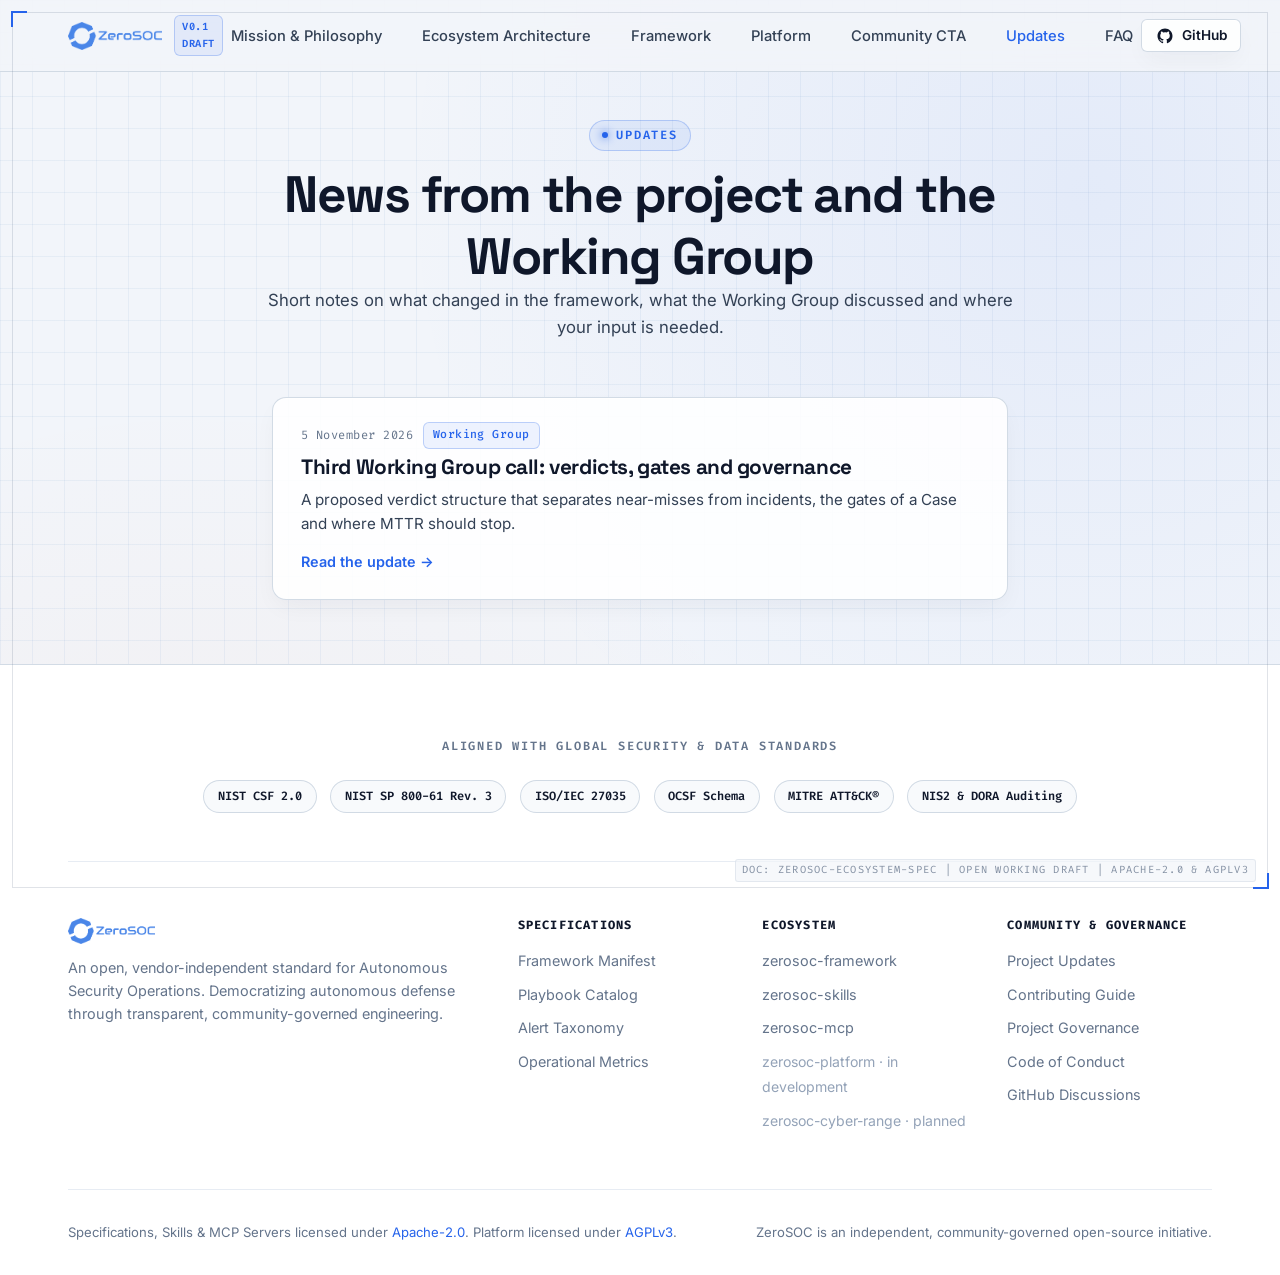
==== commit 70b2e685: "docs: shorten the third Working Group call recap and add a gates timeline Co-Authored-By: Claude Opu" ====
--- a/updates/index.html
+++ b/updates/index.html
@@ -83,9 +83,9 @@
             <time datetime="2026-11-05">5 November 2026</time>
             <span class="tag blue">Working Group</span>
           </div>
-          <h2>Third Working Group call: verdicts, governance and when an incident ends</h2>
-          <p>OCSF reserved UID 984 for ZeroSOC, a proposed verdict structure that separates near-misses from incidents,
-            community governance, where MTTR should stop, and a live demo of the reference platform.</p>
+          <h2>Third Working Group call: verdicts, gates and governance</h2>
+          <p>A proposed verdict structure that separates near-misses from incidents, the gates of a Case and
+            where MTTR should stop.</p>
           <span class="update-more">Read the update →</span>
         </a>
       </div>
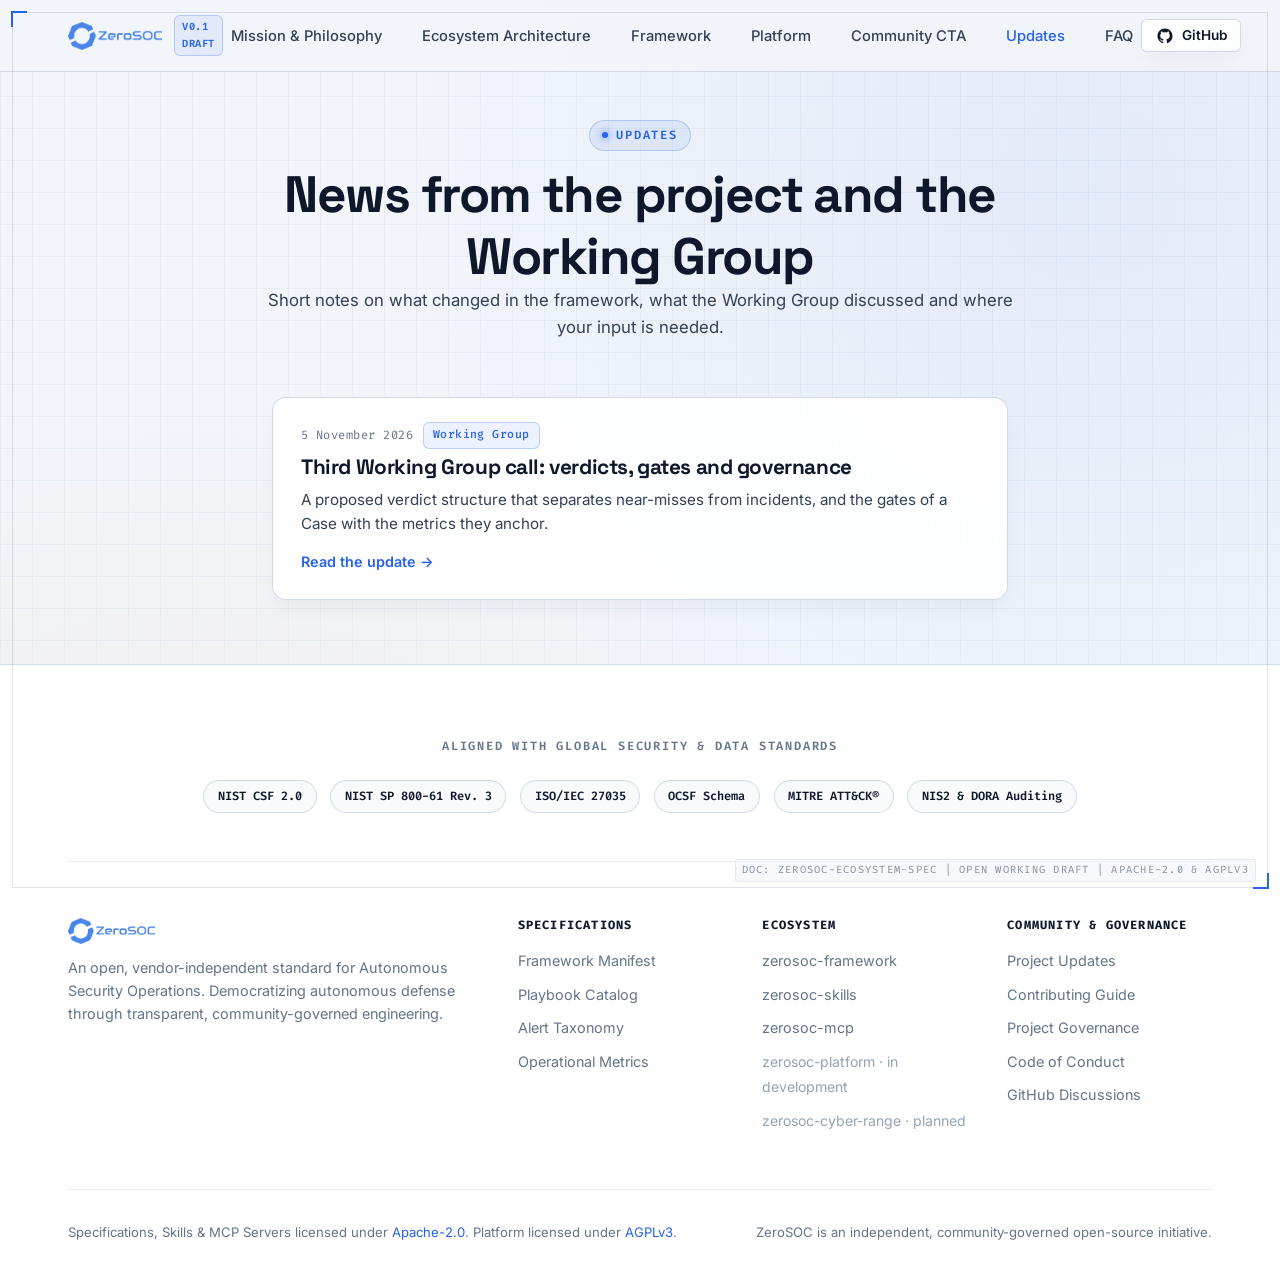
==== commit c7e5297e: "docs: gates timeline gains T0 and the MTTD, MTTI, MTTC and MTTR spans Co-Authored-By: Claude Opus 5." ====
--- a/updates/index.html
+++ b/updates/index.html
@@ -84,8 +84,8 @@
             <span class="tag blue">Working Group</span>
           </div>
           <h2>Third Working Group call: verdicts, gates and governance</h2>
-          <p>A proposed verdict structure that separates near-misses from incidents, the gates of a Case and
-            where MTTR should stop.</p>
+          <p>A proposed verdict structure that separates near-misses from incidents, and the gates of a Case
+            with the metrics they anchor.</p>
           <span class="update-more">Read the update →</span>
         </a>
       </div>
